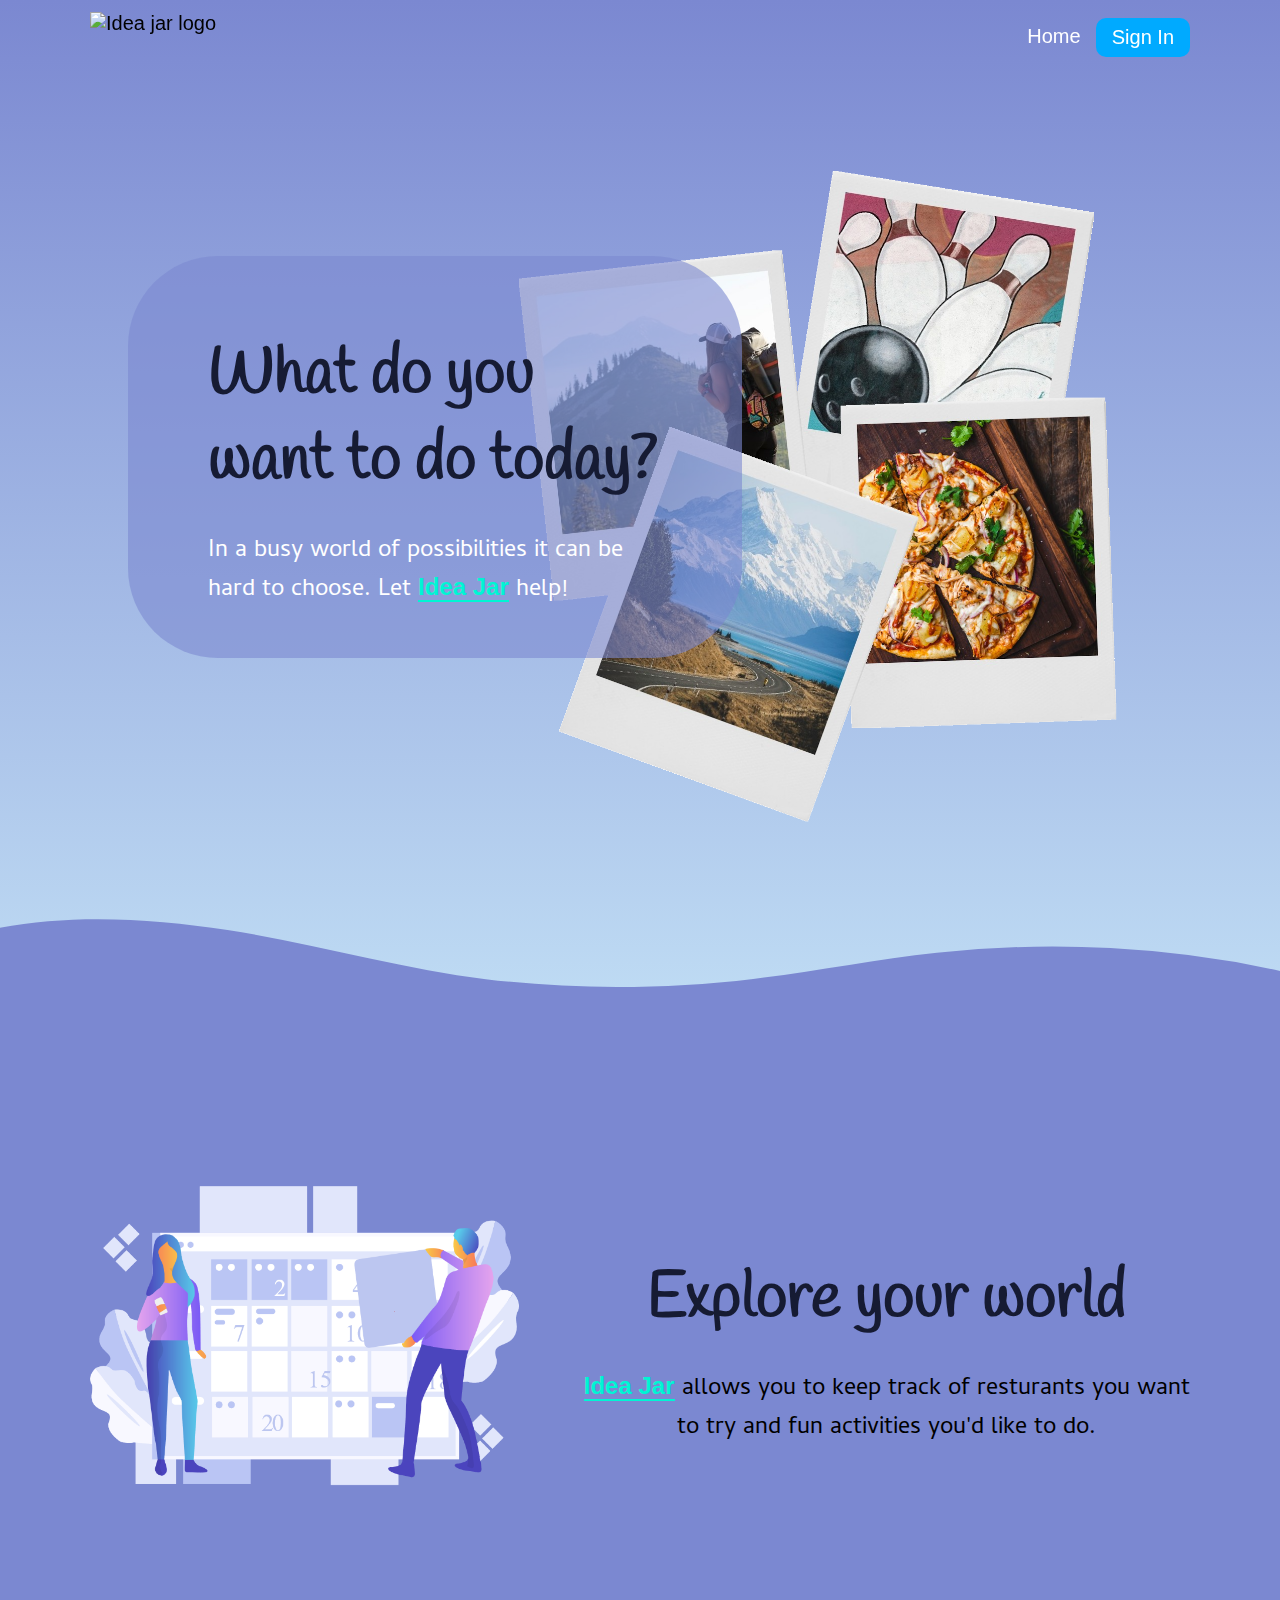
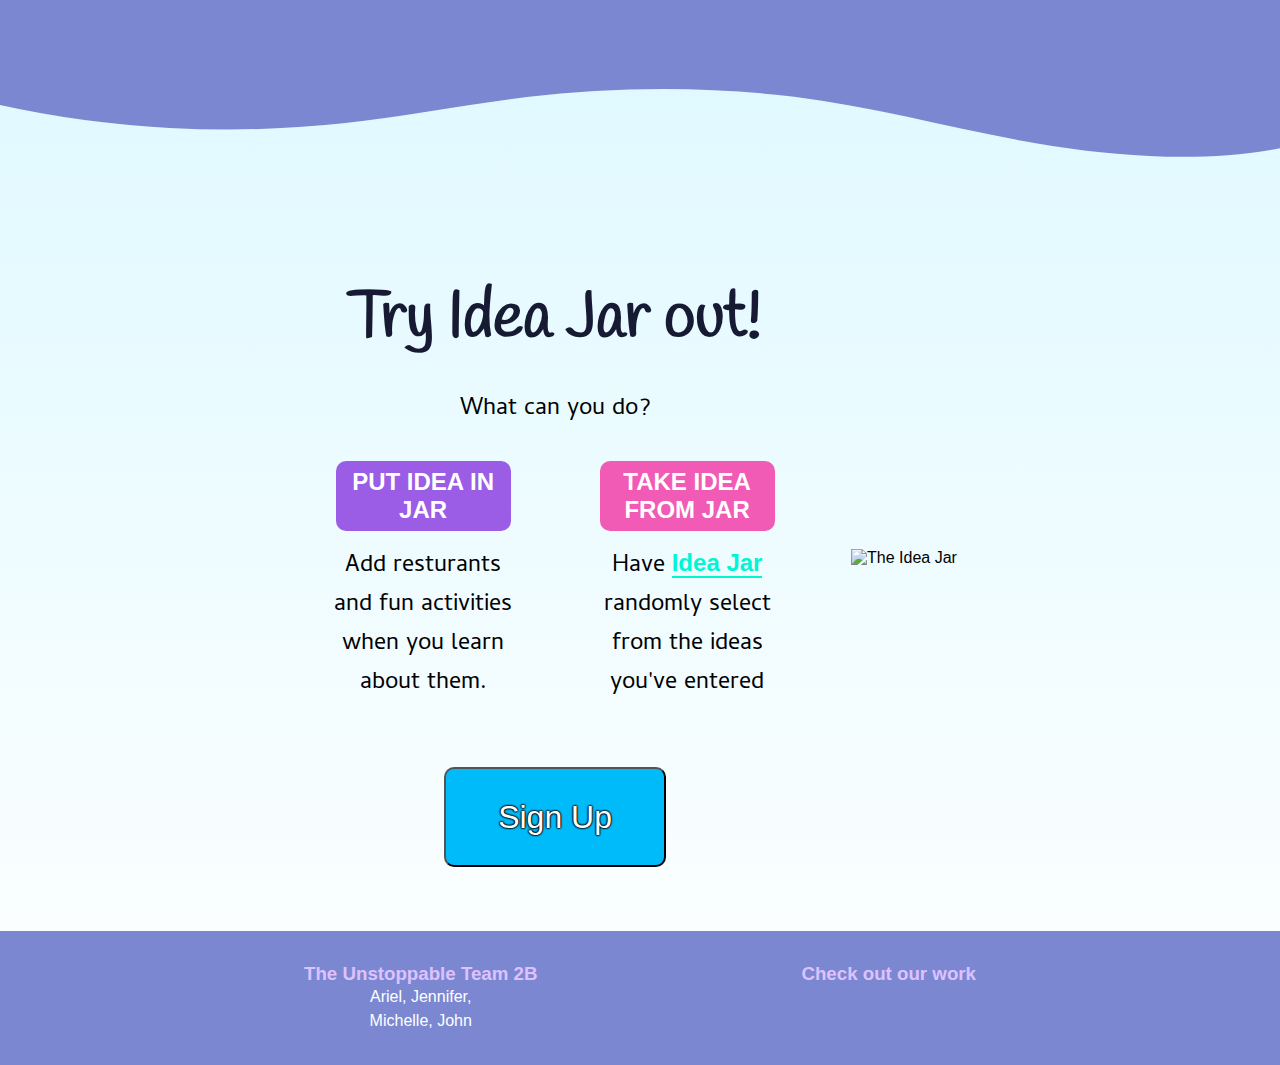
==== team2/client/index.html @ 39ccfa96 "Merge branch 'main' into CreateEnvVariables" ====
<!DOCTYPE html>
<html lang="en">

<head>
    <meta charset="UTF-8">
    <meta http-equiv="X-UA-Compatible" content="IE=edge">
    <meta name="viewport" content="width=device-width, initial-scale=1.0">
    <!--Font awesome cdn-->
    <script src="https://kit.fontawesome.com/d828ae233c.js" crossorigin="anonymous"></script>
    <!-- google font -->
    <link rel="preconnect" href="https://fonts.googleapis.com">
    <link rel="preconnect" href="https://fonts.gstatic.com" crossorigin>
    <link href="https://fonts.googleapis.com/css2?family=Cambay:wght@400;700&family=Handlee&display=swap" rel="stylesheet">
    <link rel="stylesheet" href="src/project.css">
    <script defer src="./src/project.js"></script>
    <title>Team 2/B</title>
</head>

<body>
    <div class="contentWrap">
        <header>
            <!--Nav-->
            <nav>
                <div class="container">
                    <img id="nav-logo" src="./src/img/logo.png" alt="Idea jar logo">
                    <div id="mobile-menu">
                        <span></span>
                        <span></span>
                        <span></span>
                    </div>
                    <ul class="nav-list">
                        <li class="nav-item">
                            <a href="./index.html">Home</a>
                        </li>
                        <li class="nav-item hide-element">
                            <a href="./src/add-idea.html">Add Idea</a>
                        </li>
                        <li class="nav-item hide-element">
                            <a href="./src/get-idea.html">Get Idea</a>
                        </li>
                        <li>
                            <a class="nav-btn" href="./src/login-signup.html">Sign In</a>
                        </li>
                    </ul>
                </div>
            </nav>
        </header>
        
        <!--Main content-->
        <main>
    
            <section id="home-first">
                <div class="container">

                        <div class="headerWrap">
                            <div class="headerText">
                            <h1 class="section-header">
                                What do you want to do today?
                            </h1>
                            <p class="section-text">
                                In a busy world of possibilities it can be hard to choose. Let <span class="idea-jar-ref">Idea Jar</span> help! 
                            </p>
                        </div>
                        
                        <div class="section-img">
                            <!-- <img src="./src/img/polaroid.png" alt=""> -->
                        </div>
                    </div>

                </div>
                <div class="wave-top">
                    <svg data-name="Layer 1" xmlns="http://www.w3.org/2000/svg" viewBox="0 0 1200 120" preserveAspectRatio="none">
                        <path d="M321.39,56.44c58-10.79,114.16-30.13,172-41.86,82.39-16.72,168.19-17.73,250.45-.39C823.78,31,906.67,72,985.66,92.83c70.05,18.48,146.53,26.09,214.34,3V0H0V27.35A600.21,600.21,0,0,0,321.39,56.44Z" class="shape-fill"></path>
                    </svg>
                </div>
            </section>
    
            <section id="home-second">
                
                <div class="container">

                        <div class="section-img">
                            <img class="couplesImg" src="./src/img/cal-couple-icon.png" alt="">
                        </div>
                        <div class="section-space">
                            <h1 class="section-header">
                                Explore your world
                            </h1>
                            <p class="section-text">
                                <span class="idea-jar-ref">Idea Jar</span> allows you to keep track of resturants you want to try and fun activities you'd like to do. 
                            </p>
                        </div>

                </div>
                <!--Bottom SVG wave-->
                <div class="wave-bottom">
                    <svg data-name="Layer 1" xmlns="http://www.w3.org/2000/svg" viewBox="0 0 1200 120" preserveAspectRatio="none">
                        <path d="M321.39,56.44c58-10.79,114.16-30.13,172-41.86,82.39-16.72,168.19-17.73,250.45-.39C823.78,31,906.67,72,985.66,92.83c70.05,18.48,146.53,26.09,214.34,3V0H0V27.35A600.21,600.21,0,0,0,321.39,56.44Z" class="shape-fill"></path>
                    </svg>
                </div>                
            </section>
    
            <section id="home-third">
                <div class="container">

                        <div class="section-space">
                            <h1 class="section-header">
                                Try Idea Jar out!
                            </h1>
                            <p>What can you do?</p>
                            <p class="section-text">
                                <section class="containerExplain">

                                    <section>
        
                                        <div class="putIdeaExplain outdoor">PUT IDEA IN JAR</div>
                                        <p>Add resturants and fun activities when you learn about them.</p>
                                    </section>
                                    <section>
                                        <div class="takeIdeaExplain indoor">TAKE IDEA FROM JAR</div>
                                        <p>Have <span class="idea-jar-ref">Idea Jar</span> randomly select from the ideas
                                            you've entered</p>
                                    </section>
                                </section>
                            </p>
                            <button class="btn stay-home" onclick="location.href='./src/login-signup.html'">
                                Sign Up
                            </button>
                        </div>
                        
                        <div class="section-img">
                            <img src="./src/img/jar_2.png" alt="The Idea Jar">
                        </div>

                </div>
                
            </section>
    
        </main>
    </div>
    
    <!--Footer-->
    <footer>
        <div class="containerFooter">
            <div>
                <h3 class="text-center">
                    <a href="./src/team-2b/team-page.html">
                        The Unstoppable Team 2B
                    </a>
                </h3>
                <p class="text-center names">
                    Ariel, Jennifer, <br> Michelle, John
                </p>
            </div>

            <div>
                <h3 class="text-center">
                    Check out our work
                </h3>
                <div class=" text-center media-tray">

                    <a target="_blank" href="https://fcc-dallas.com/">
                        <i class="fab fa-brands fa-free-code-camp fa-2x"></i>
                    </a>
                    <a target="_blank" href="https://github.com/jgvargas/2022-Cohort-Projects">
                        <i class="fab fa-brands fa-github fa-2x" aria-hidden="true"></i>
                    </a>
                </div>
            </div>
        </div>
    </footer>
</body>

</html>
---- team2/client/src/project.css ----
:root {
  --color-main: rgb(235, 235, 235);
  --bg-color-accent: #ede7b1;
  --icon-color: #fff;
  --icon-color-hover: #ede7b1;
  --background-color: #ede7b1;
  --header-footer-color: #9b5de5;

  --tag-purple: #9b5de5;
  --tag-yellow: #fee440;
  --tag-pink: #f15bb5;
  --tag-blue: #00bbf9;
  --tag-TURQUOISE: #00f5d4;
  --tag-ORANGE: #ff9505;

  --bg-gradient-1: #d5f7ff;
  --bg-gradient-2: #7b88d1;
  --bg-nav: #7b88d1;
  --nav-btn: #00aaff;
  --nav-btn-hover: #5cc8ff;
  --error: #c93737;
  --sucess: #4bb544;

  --test-1: #e1e2f3;
  --test-2: #8274c1;
  --test-3: #dec1ff;
  --test-4: #5cc8ff;
  --test-5: #78bdef;
  --test-6: #146696;
  --test-7: #7b88d1;
  --color-grey-10: rgb(200, 200, 200);
  --color-purple-10: #6F57EB;
}

/*-----------------------------------  
    Table of Contents
    -> General
    -> Typography
    Pages: 
    -> index.html
    -> add-idea.html
    -> get-idea.html
    -> Nav
    -> Footer
----------------------------------*/
* {
  box-sizing: border-box;
  margin: 0;
  padding: 0;
  font-family: sans-serif;
}



html {
  background: linear-gradient(var(--bg-gradient-2), var(--bg-gradient-1), #fff);
  background-repeat: no-repeat;
  background-size: cover;
  min-height: 100%;
}

body {
  display: flex;
  flex-direction: column;
  justify-content: center;
  min-height: 100%;
}

/*
  background: linear-gradient(to bottom right , var(--bg-gradient-2), var(--bg-gradient-1) );
*/

main {
  margin: 4rem 0;
  padding-top: 4rem;
}

img {
  max-width: 100%;
}

.contentWrap {
  flex: 1 0 auto;
}

.hide-element {
  display: none;
}

.container {
  margin: 0 auto;
  width: 90%;
  max-width: 1100px;
}

.split {
  display: flex;
  flex: wrap;
  gap: 1rem;
}

.split>* {
  flex-basis: 100%;
  align-self: flex-start;
}

.text-center {
  text-align: center;
}

/* Colors */
.stay-home {
  background-color: var(--tag-blue);
}

.restaurant {
  background-color: var(--tag-yellow);
}

.indoor {
  background-color: var(--tag-pink);
}

.outdoor {
  background-color: var(--header-footer-color);
}

.road-trip {
  background-color: var(--tag-TURQUOISE);
}

/* any/other */
.other {
  background-color: var(--tag-ORANGE);
}

@media (max-width: 810px) {
  .split {
    flex-direction: column;
  }

  .split>* {
    flex-basis: 100%;
  }
}

/*----------------------
    index.html 
 
-----------------------*/

#home-first {
  height: 700px;
  display: flex;
  flex-direction: row;
  position: relative;
  padding-top: 2rem;
  padding-bottom: 20rem;
  margin-bottom: 10rem;
}

#home-first .container {
  max-width: 80%;
}

#home-second {
  background: var(--bg-nav);
  height: 700px;
  position: relative;
  display: flex;
  align-items: center;
}

#home-second .container{
  display: flex;

}

.couplesImg {
  min-width: 350px;

  display: flex;
  justify-content: center;
}

#home-third {
  margin-top: 10rem;
}

#home-third .container, #home-second .container{
  display: flex;
  justify-content: center;
  align-items: center;
  gap: 4rem;
}

.idea-jar-ref {
  color: #00f5d4;
  font-weight: 600;
  border-bottom: 2px solid #00f5d4;
}

.headerText{
  display: flex;
  flex-direction: column;
  width: 60%;
  padding: 3rem 5rem;
  background-color:rgba(123, 136, 209, 0.6);
  border-radius: 90px;
}

.headerWrap{
  background-image: url("./img/polaroid.png");
  background-repeat: no-repeat;
  background-position: top right;
  background-size: contain;
  padding: 6rem 0 11rem 0;
  width: 100%;
}
.section-space {
  display: flex;
  align-items: center;

  flex-direction: column;
}

.section-header {
  color: #161b33;
  font-size: 4rem;
  margin: 1.75rem 0;
  text-align: left;
  font-family: 'Handlee', cursive;
}

.section-text, .containerExplain p, .section-space p{
  color: #fff;
  font-size: 1.5rem;
  text-align: left;
  font-family: 'Cambay', sans-serif;
}
.containerExplain p, .section-space p{
  color: rgb(0, 0, 0);
  text-align: center;
}


.body-flex {
  display: flex;
  flex-direction: column;
}

/* Wave */
.wave-top {
  position: absolute;
  bottom: -160px;
  left: 0;
  width: 100%;
  overflow: hidden;
  line-height: 0;
  transform: rotate(180deg);
}

.wave-top svg {
  position: relative;
  display: block;
  width: calc(100% + 1.3px);
  height: 75px;
}

.wave-top .shape-fill {
  fill: var(--bg-nav);
}

.wave-bottom {
  position: absolute;
  top: 100%;
  left: 0;
  width: 100%;
  overflow: hidden;
  line-height: 0;
}

.wave-bottom svg {
  position: relative;
  display: block;
  width: calc(100% + 1.3px);
  height: 75px;
}

.wave-bottom .shape-fill {
  fill: var(--bg-nav);
}

/* END of wave*/

.contentWrap {
  flex: 1 0 auto;
}

.containerMain {
  display: flex;
  flex-direction: column;
  align-items: center;
}


.h1Main {
  font-size: 5rem;
  display: flex;
  gap: 0.5rem;
  margin: 1rem;
}

.btnContainerMain {
  display: flex;
  justify-content: space-between;
  gap: 2rem;
  margin: 100px 0;
}

.btnContainerMain a {
  text-decoration: none;
  color: white;
}

.putIdeaBtnMain,
.getIdeaBtnMain {
  border-radius: 10px;
  display: flex;
  align-items: center;
  justify-content: center;
  text-align: center;
  font-size: 2.5rem;
  font-weight: bold;
  width: 300px;
  min-width: 250px;
  height: 100px;
  transition: transform .2s ease-in-out;
}

.putIdeaBtnMain:hover,
.getIdeaBtnMain:hover {
  opacity: 0.6;
  transform: translateY(-3px);
}

.putIdeaExplain,
.takeIdeaExplain {
  border-radius: 10px;
  display: flex;
  align-items: center;
  justify-content: center;
  text-align: center;
  font-size: 1.5rem;
  font-weight: bold;
  width: 175px;
  min-width: 150px;
  height: 70px;
  color: white;
  margin-bottom: 1rem;
}

.containerOverview {
  width: 50%;
  display: flex;
  flex-direction: column;
  align-items: center;
  text-align: center;
  gap: 2rem;
  font-size: 1.3rem;
}

.containerExplain {
  display: flex;
  gap: 4rem;
  margin: 2rem 0 4rem 0;
}

.containerExplain>section {
  width: 200px;
  display: flex;
  flex-direction: column;
  align-items: center;
}


@media (max-width: 810px) {

  .btnContainerMain {
    flex-direction: column;
    align-items: center;
  }

  .containerExplain {
    flex-direction: column;
  }

  .headerWrap{
    background-position: top;
  }

  .headerText{
    width: 100%;
  }

  #home-third, .section-header{
    text-align: center;
  }

  #home-third .container{
    flex-direction: column;
  }
  .containerExplain{
    gap:1rem;
  }


}

/*---------------------
    get-item.html

---------------------*/
.mainHeading {
  color: var(--header-footer-color);
  font-size: 4rem;
  text-shadow: 0 0 2px black, 0 0 2px black, 0 0 2px black, 0 0 2px black;
}

main ul {
  list-style-type: none;
}

#modal-btn {
  margin-left: 0.5rem;
  padding: 0.1rem 0.25rem;
}

.containerGet {
  display: flex;
  gap: 3rem;
  justify-content: center;
  margin: 4rem 0;
}

.containerGet div {
  width: 50%;
  display: flex;
  align-items: center;
  justify-content: center;
}


.containerGet .activity-buttons {
  width: 50%;
  min-width: 410px;
  position: static;
}

#modal-btn {
  margin-left: 0.5rem;
  padding: 0.1rem 0.25rem;
}

#jar {
  width: 20%;
  min-width: 220px;
  max-width: 300px;
}

.containerJar img {
  position: absolute;
}

/* Buttons */

.activity-buttons {
  position: fixed;
  display: flex;
  flex-wrap: wrap;
  gap: 10px;
  justify-content: space-around;
  align-content: space-around;
}


.btn {
  padding: 2rem 3rem;
  /* margin: 3rem; */
  font-size: 2rem;
  color: white;
  text-shadow: 0 0 2px black, 0 0 2px black, 0 0 2px black, 0 0 2px black;
  /* width: 300px; */
  min-width: 200px;
  height: 100px;
  border-radius: 10px;

  width: 48%;
  display: flex;
  align-items: center;
  justify-content: center;
}


/*
    Buttons
*/
.shake {
  padding: 2rem 3rem;
  /* margin: 3rem; */
  font-size: 2rem;
  color: white;
  text-shadow: 0 0 2px black, 0 0 2px black, 0 0 2px black, 0 0 2px black;
  /* width: 300px; */
  min-width: 200px;
  height: 100px;
  border-radius: 10px;

  width: 48%;
  display: flex;
  align-items: center;
  justify-content: center;
}

/* modal */

.containerModal {
  font-family: "Helvetica Neue", sans-serif;
  width: 100%;
  color: black;
  text-align: center;
}

.popup-overlay {
  /*Hides pop-up when there is no "active" class*/
  visibility: hidden;
  position: absolute;
  bottom: 30%;
  background: var(--tag-pink);
  border: 3px solid black;
  width: 50%;
  height: 50%;
  left: 25%;
}

.popup-overlay.active {
  /*displays pop-up when "active" class is present*/
  visibility: visible;
  text-align: center;
  display: flex;
  flex-direction: column;
  justify-content: space-around;
}

.popup-content {
  /*Hides pop-up content when there is no "active" class */
  visibility: hidden;
}

.popup-content.active {
  /*Shows pop-up content when "active" class is present */
  visibility: visible;
}

.popup-content>h2 {
  padding: 2rem;
}

.open:hover {
  border: 10px solid black;
}

.mdlBtn {
  padding: 1rem;
  font-size: 1.5rem;
  height: 70px;
  width: 220px;
  min-width: 185px;
  color: black;
  background-color: white;
  border-radius: 10px;
  display: flex;
  align-items: center;
  justify-content: center;
}

.popup-btn-container {
  padding: 5rem;
  display: flex;
  justify-content: space-around;
  gap: 1rem;
}

@media all and (max-width: 810px) {
  .containerGet {
    flex-direction: column-reverse;
    align-items: center;
    gap: 2rem;
  }

  .containerJar img {
    position: static;
  }

  .popup-btn-container {
    flex-direction: column;
    align-items: center;
  }
}

/*---------------------
    add-item.html
    
    #add-item
    -> .idea-form
        -> img
        -> form
    -> .idea-container
        -> user-ideas
----------------------*/
form {
  display: flex;
  flex-direction: column;
}

#add-item img {
  height: 440px;
}

#add-item .card {
  display: flex;
  justify-content: center;
  align-self: center;
}

.img-container {
  display: flex;
  justify-content: center;
}

.card {
  background: #fff;
  box-shadow: 0px 10px 30px rgba(253, 127, 226, 0.3);
  /*
    box-shadow: 0px 10px 30px rgba(255, 79, 216, 0.3);
    */
  padding: 1.5rem;
  border-radius: 15px;
  display: flex;
  flex-direction: column;
  justify-content: flex-start;
  align-self: flex-start;
  margin-top: 1rem;
}

.card-col {
  display: flex;
  flex-direction: column;
  justify-content: space-between;
  align-items: flex-start;
}

.jar-shake {
  animation: shake .8s ease-in-out;
}

@keyframes shake {

  10%,
  90% {
    transform: translate3d(-1px, 0, 0);
  }

  20%,
  80% {
    transform: translate3d(2px, 0, 0);
  }

  30%,
  50%,
  70% {
    transform: translate3d(-4px, 0, 0);
  }

  40%,
  60% {
    transform: translate3d(4px, 0, 0);
  }
}

.form-space>* {
  margin: .25rem 0;
}

/* Radio input css */
input[type="radio"] {
  position: absolute;
  opacity: 0;
  cursor: pointer;
  height: 0;
  width: 0;
}

input[type="radio"]:checked+label {
  color: var(--icon-color);
  transform: translateY(-2px);
}

.category-options {
  border: 1px solid var(--color-grey-10);
  border-radius: 10px;
  display: inline-block;
  padding: .5rem 1rem;
  margin: .5rem 0;
  text-align: center;
  width: 120px;
  transition: transform .2s ease-in-out;
}

.category-options:hover {
  transform: scale(1.05);
}

.any {
  background: var(--tag-ORANGE);
}

.category-options:focus,
input[type="radio"]:focus {
  outline: 4px solid grey;
}

/* END OF Radio input css */

.form-btn {
  padding: .5rem 1rem;
  border: 1px solid var(--color-grey-10);
  border-radius: 10px;
  margin-top: 1rem;
  cursor: pointer;
  transition: transform .2s ease-in-out;
}

.form-btn:active {
  transform: translateY(2px);
}

.form-btn {
  background-color: var(--nav-btn);
  color: #fff;
  font-size: 1.2rem;
  border: none;
}

.form-btn:hover {
  background: var(--nav-btn-hover);
}

.idea-container {
  display: flex;
  flex-direction: column;
  margin-top: 1rem;
}

.idea-container h2 {
  margin-bottom: 1.5rem;
}

td {
  border: 1px solid;
  border-collapse: collapse;
  text-align: center;
}

/*---------------------
    login-signup.html
    
    #login-page
    -> .card .card-login
      -> #login
        -> .form-message
        -> .form-input-group
          -> .form-input
          -> .form-message
        -> button
        -> .form-text
        -> .form-text
----------------------*/
.card-login {
  width: 500px;
  margin: 10rem auto;
}

.form-message-error {
  color: var(--error);
}

.form-message-success {
  color: var(--sucess);
}

.form-input-group {
  margin-bottom: .5rem;
}

.form-input {
  display: block;
  width: 100%;
  padding: .75rem;
  border: 1px solid #ddd;
  border-radius: 10px;
  outline: none;
  background: #eee;
  transition: background .2s border-color .2s;
}

.form-input:focus {
  border-color: var(--bg-nav);
  background: #fff;
}

.form-input-error {
  color: var(--error);
  border-color: var(--error);
}

.form-message {
  margin: .5rem 0;
  font-size: .8rem;
  font-weight: 500;
}

.form-text {
  margin-top: .75rem;
}

.form-text a {
  color: var(--header-footer-color);
  text-decoration: none;
}

.form-text a:hover {
  text-decoration: underline;
}

/*---------------------
    Nav
---------------------*/
nav {
  transition: .5s;
  position: fixed;
  top: 0;
  width: 100%;
  z-index: 9;
}

nav .container {
  display: flex;
  flex-direction: row;
  justify-content: space-between;
  align-items: center;
  padding: .75rem 0;
  font-size: 1.25rem;
}

#nav-logo {
  height: 50px;
}

.nav-list {
  display: flex;
  align-items: center;
}

.nav-list li {
  list-style-type: none;
  margin-left: 0.75rem;
  font-size: 1.25rem;
}

.nav-item a {
  color: #fff;
  text-decoration: none;
  padding: 0.2rem;
}

.nav-item a:hover {
  border-bottom: 2px solid var(--bg-color-accent);
}

.nav-btn {
  border-radius: 10px;
  background: var(--nav-btn);
  color: #fff;
  cursor: pointer;
  display: inline-block;
  padding: .5rem 1rem;
  transition: transform .1s ease-in-out;
  text-decoration: none;
}

.nav-btn:hover {
  background: var(--nav-btn-hover);
}

.nav-btn:active {
  transform: translateY(2px);
}

#mobile-menu {
  display: none;
  z-index: 9;
}


@media (max-width: 810px) {
  .nav-list {
    position: fixed;
    left: 0;
    top: -100%;
    background: var(--bg-nav);
    display: flex;
    text-align: center;
    flex-direction: column;
    width: 100%;
    transition: 0.3s;
    z-index: 2;
  }

  .nav-item {
    padding: 1rem;
  }

  .nav-btn {
    margin-bottom: 1rem;
  }

  .nav-list.active {
    top: 4.25rem;
  }

  #mobile-menu {
    display: block;
    cursor: pointer;
  }

  #mobile-menu span {
    display: block;
    background: #fff;
    margin: 5px auto;
    height: 3px;
    width: 25px;
    transition: all 0.3s ease-in-out;
  }

  #mobile-menu.active span:nth-child(2) {
    opacity: 0;
  }

  #mobile-menu.active span:nth-child(1) {
    transform: translateY(8px) rotate(45deg);
  }

  #mobile-menu.active span:nth-child(3) {
    transform: translateY(-8px) rotate(-45deg);
  }
}

/*---------------
    Footer
---------------*/
footer {
  padding: 1rem 0;
  background: var(--test-7);
  color: #fff;
  width: 100%;
  margin-top: auto;
  flex-shrink: 0;
}

.containerFooter {
  display: flex;
  align-items: baseline;
  justify-content: space-between;
  padding: 1rem 3rem;
  width: 60%;
  margin: 0 auto;
}

footer h3,
footer a {
  color: var(--test-3);
  text-decoration: none;
}

.media-tray {
  margin-top: 0.5rem;
}

footer i {
  margin-left: 0.5rem;
  color: var(--icon-color);
  transition: all 0.2s ease-in-out;
}

footer i:hover,
footer a:hover {
  color: var(--icon-color-hover);
  transform: translateY(-3px);
}

footer p+p {
  font-size: 1.3rem;
}

.names {
  line-height: 1.5;
  font-size: 1rem;
  color: var(--icon-color);
}

@media all and (max-width: 810px) {
  footer {
    position: static;
  }

  .containerFooter {
    flex-direction: column;
    gap: 15px;
    align-items: center;

  }

  footer p+p {
    order: -1;
  }
}
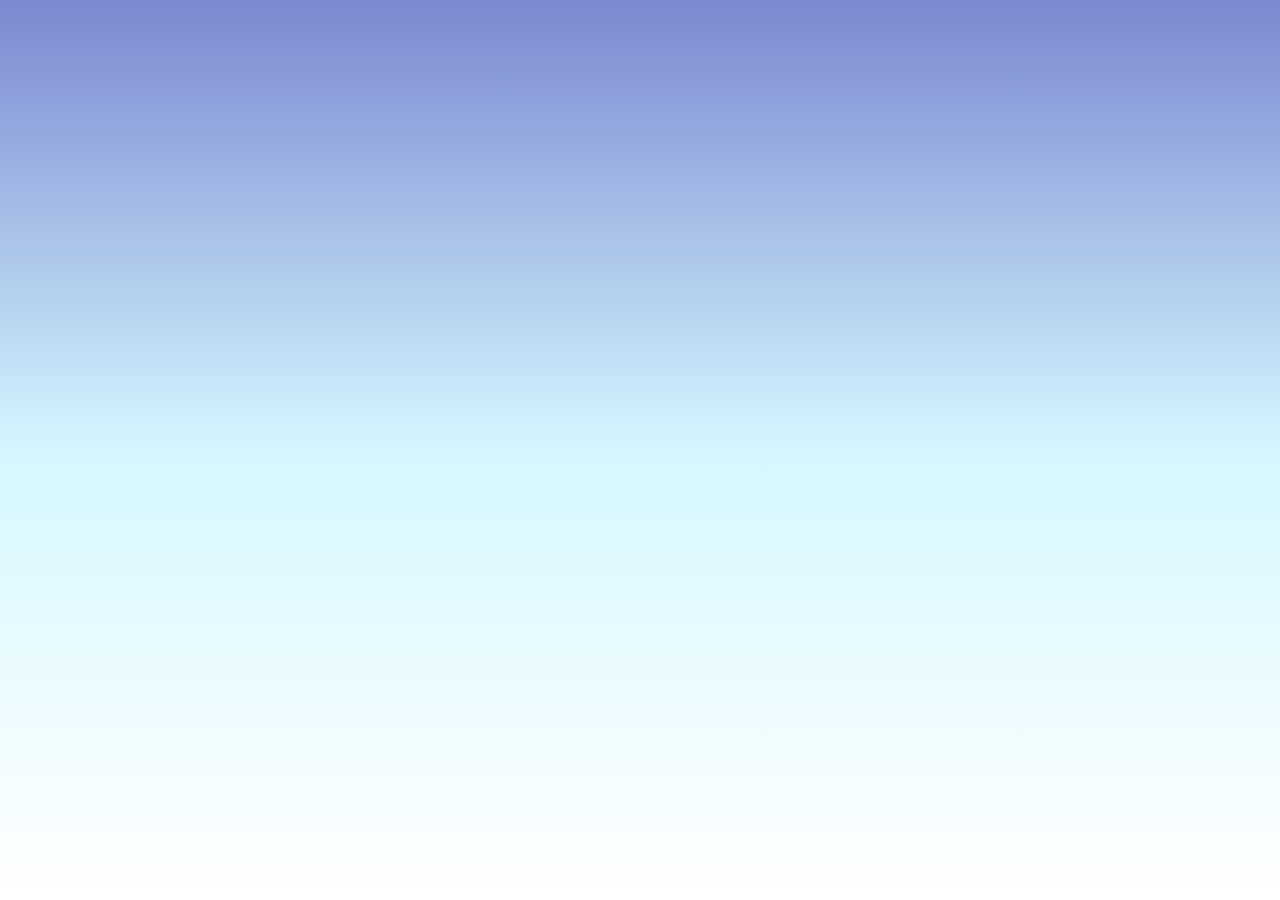
==== commit db94dda7: "update script tags to load async" ====
--- a/team2/client/index.html
+++ b/team2/client/index.html
@@ -1,174 +1,24 @@
 <!DOCTYPE html>
 <html lang="en">
+<script async src="./src/lib/pageLoader.js"></script>
+<x-head></x-head>
+<body>
+    <!-- Navbar -->
+    <x-navbar></x-navbar>
 
-<head>
-    <meta charset="UTF-8">
-    <meta http-equiv="X-UA-Compatible" content="IE=edge">
-    <meta name="viewport" content="width=device-width, initial-scale=1.0">
-    <!--Font awesome cdn-->
-    <script src="https://kit.fontawesome.com/d828ae233c.js" crossorigin="anonymous"></script>
-    <!-- google font -->
-    <link rel="preconnect" href="https://fonts.googleapis.com">
-    <link rel="preconnect" href="https://fonts.gstatic.com" crossorigin>
-    <link href="https://fonts.googleapis.com/css2?family=Cambay:wght@400;700&family=Handlee&display=swap" rel="stylesheet">
-    <link rel="stylesheet" href="src/project.css">
-    <script defer src="./src/project.js"></script>
-    <title>Team 2/B</title>
-</head>
-
-<body>
+    <!-- Page content -->
     <div class="contentWrap">
-        <header>
-            <!--Nav-->
-            <nav>
-                <div class="container">
-                    <img id="nav-logo" src="./src/img/logo.png" alt="Idea jar logo">
-                    <div id="mobile-menu">
-                        <span></span>
-                        <span></span>
-                        <span></span>
-                    </div>
-                    <ul class="nav-list">
-                        <li class="nav-item">
-                            <a href="./index.html">Home</a>
-                        </li>
-                        <li class="nav-item hide-element">
-                            <a href="./src/add-idea.html">Add Idea</a>
-                        </li>
-                        <li class="nav-item hide-element">
-                            <a href="./src/get-idea.html">Get Idea</a>
-                        </li>
-                        <li>
-                            <a class="nav-btn" href="./src/login-signup.html">Sign In</a>
-                        </li>
-                    </ul>
-                </div>
-            </nav>
-        </header>
+        <x-index-page></x-index-page>
         
-        <!--Main content-->
-        <main>
-    
-            <section id="home-first">
-                <div class="container">
-
-                        <div class="headerWrap">
-                            <div class="headerText">
-                            <h1 class="section-header">
-                                What do you want to do today?
-                            </h1>
-                            <p class="section-text">
-                                In a busy world of possibilities it can be hard to choose. Let <span class="idea-jar-ref">Idea Jar</span> help! 
-                            </p>
-                        </div>
-                        
-                        <div class="section-img">
-                            <!-- <img src="./src/img/polaroid.png" alt=""> -->
-                        </div>
-                    </div>
-
-                </div>
-                <div class="wave-top">
-                    <svg data-name="Layer 1" xmlns="http://www.w3.org/2000/svg" viewBox="0 0 1200 120" preserveAspectRatio="none">
-                        <path d="M321.39,56.44c58-10.79,114.16-30.13,172-41.86,82.39-16.72,168.19-17.73,250.45-.39C823.78,31,906.67,72,985.66,92.83c70.05,18.48,146.53,26.09,214.34,3V0H0V27.35A600.21,600.21,0,0,0,321.39,56.44Z" class="shape-fill"></path>
-                    </svg>
-                </div>
-            </section>
-    
-            <section id="home-second">
-                
-                <div class="container">
-
-                        <div class="section-img">
-                            <img class="couplesImg" src="./src/img/cal-couple-icon.png" alt="">
-                        </div>
-                        <div class="section-space">
-                            <h1 class="section-header">
-                                Explore your world
-                            </h1>
-                            <p class="section-text">
-                                <span class="idea-jar-ref">Idea Jar</span> allows you to keep track of resturants you want to try and fun activities you'd like to do. 
-                            </p>
-                        </div>
-
-                </div>
-                <!--Bottom SVG wave-->
-                <div class="wave-bottom">
-                    <svg data-name="Layer 1" xmlns="http://www.w3.org/2000/svg" viewBox="0 0 1200 120" preserveAspectRatio="none">
-                        <path d="M321.39,56.44c58-10.79,114.16-30.13,172-41.86,82.39-16.72,168.19-17.73,250.45-.39C823.78,31,906.67,72,985.66,92.83c70.05,18.48,146.53,26.09,214.34,3V0H0V27.35A600.21,600.21,0,0,0,321.39,56.44Z" class="shape-fill"></path>
-                    </svg>
-                </div>                
-            </section>
-    
-            <section id="home-third">
-                <div class="container">
-
-                        <div class="section-space">
-                            <h1 class="section-header">
-                                Try Idea Jar out!
-                            </h1>
-                            <p>What can you do?</p>
-                            <p class="section-text">
-                                <section class="containerExplain">
-
-                                    <section>
-        
-                                        <div class="putIdeaExplain outdoor">PUT IDEA IN JAR</div>
-                                        <p>Add resturants and fun activities when you learn about them.</p>
-                                    </section>
-                                    <section>
-                                        <div class="takeIdeaExplain indoor">TAKE IDEA FROM JAR</div>
-                                        <p>Have <span class="idea-jar-ref">Idea Jar</span> randomly select from the ideas
-                                            you've entered</p>
-                                    </section>
-                                </section>
-                            </p>
-                            <button class="btn stay-home" onclick="location.href='./src/login-signup.html'">
-                                Sign Up
-                            </button>
-                        </div>
-                        
-                        <div class="section-img">
-                            <img src="./src/img/jar_2.png" alt="The Idea Jar">
-                        </div>
-
-                </div>
-                
-            </section>
-    
-        </main>
     </div>
     
     <!--Footer-->
-    <footer>
-        <div class="containerFooter">
-            <div>
-                <h3 class="text-center">
-                    <a href="./src/team-2b/team-page.html">
-                        The Unstoppable Team 2B
-                    </a>
-                </h3>
-                <p class="text-center names">
-                    Ariel, Jennifer, <br> Michelle, John
-                </p>
-            </div>
-
-            <div>
-                <h3 class="text-center">
-                    Check out our work
-                </h3>
-                <div class=" text-center media-tray">
-
-                    <a target="_blank" href="https://fcc-dallas.com/">
-                        <i class="fab fa-brands fa-free-code-camp fa-2x"></i>
-                    </a>
-                    <a target="_blank" href="https://github.com/jgvargas/2022-Cohort-Projects">
-                        <i class="fab fa-brands fa-github fa-2x" aria-hidden="true"></i>
-                    </a>
-                </div>
-            </div>
-        </div>
-    </footer>
+    <x-footer></x-footer>
+    <a target="_blank" href="https://fcc-dallas.com/">
+        <i class="fab fa-brands fa-free-code-camp fa-2x"></i>
+    </a>
+    <a target="_blank" href="https://github.com/jgvargas/2022-Cohort-Projects">
+        <i class="fab fa-brands fa-github fa-2x" aria-hidden="true"></i>
+    </a>
 </body>
-
 </html>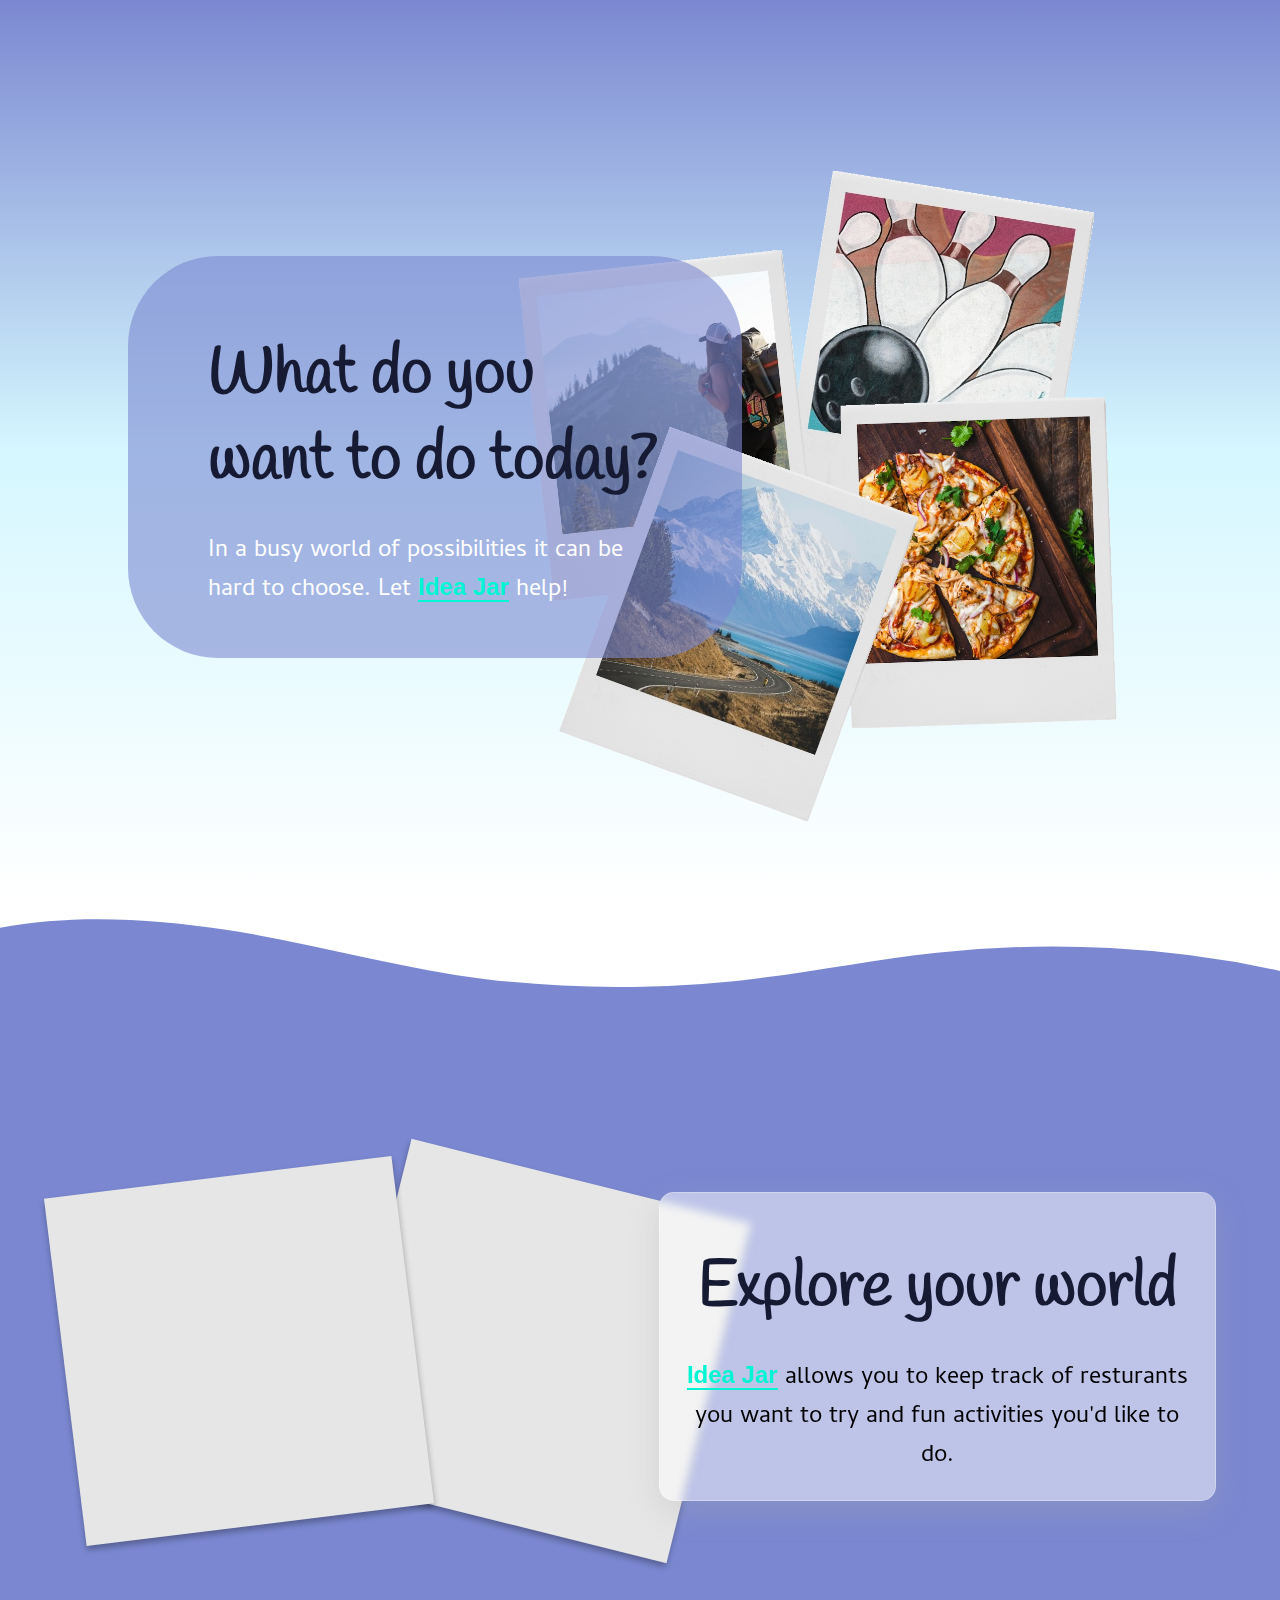
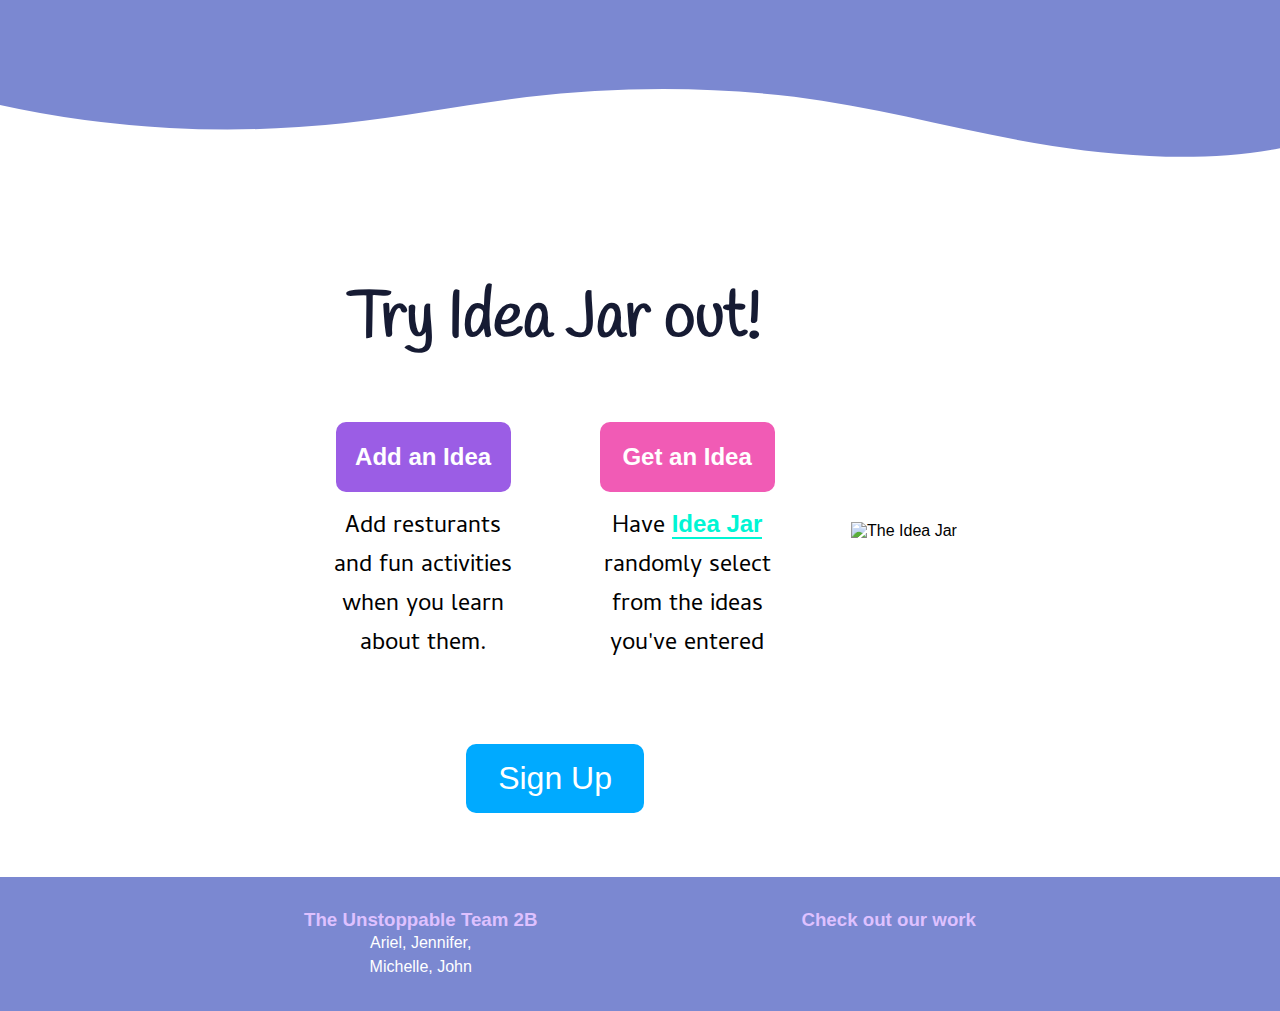
==== commit 4a856cda: "update index.html" ====
--- a/team2/client/index.html
+++ b/team2/client/index.html
@@ -14,11 +14,5 @@
     
     <!--Footer-->
     <x-footer></x-footer>
-    <a target="_blank" href="https://fcc-dallas.com/">
-        <i class="fab fa-brands fa-free-code-camp fa-2x"></i>
-    </a>
-    <a target="_blank" href="https://github.com/jgvargas/2022-Cohort-Projects">
-        <i class="fab fa-brands fa-github fa-2x" aria-hidden="true"></i>
-    </a>
 </body>
 </html>